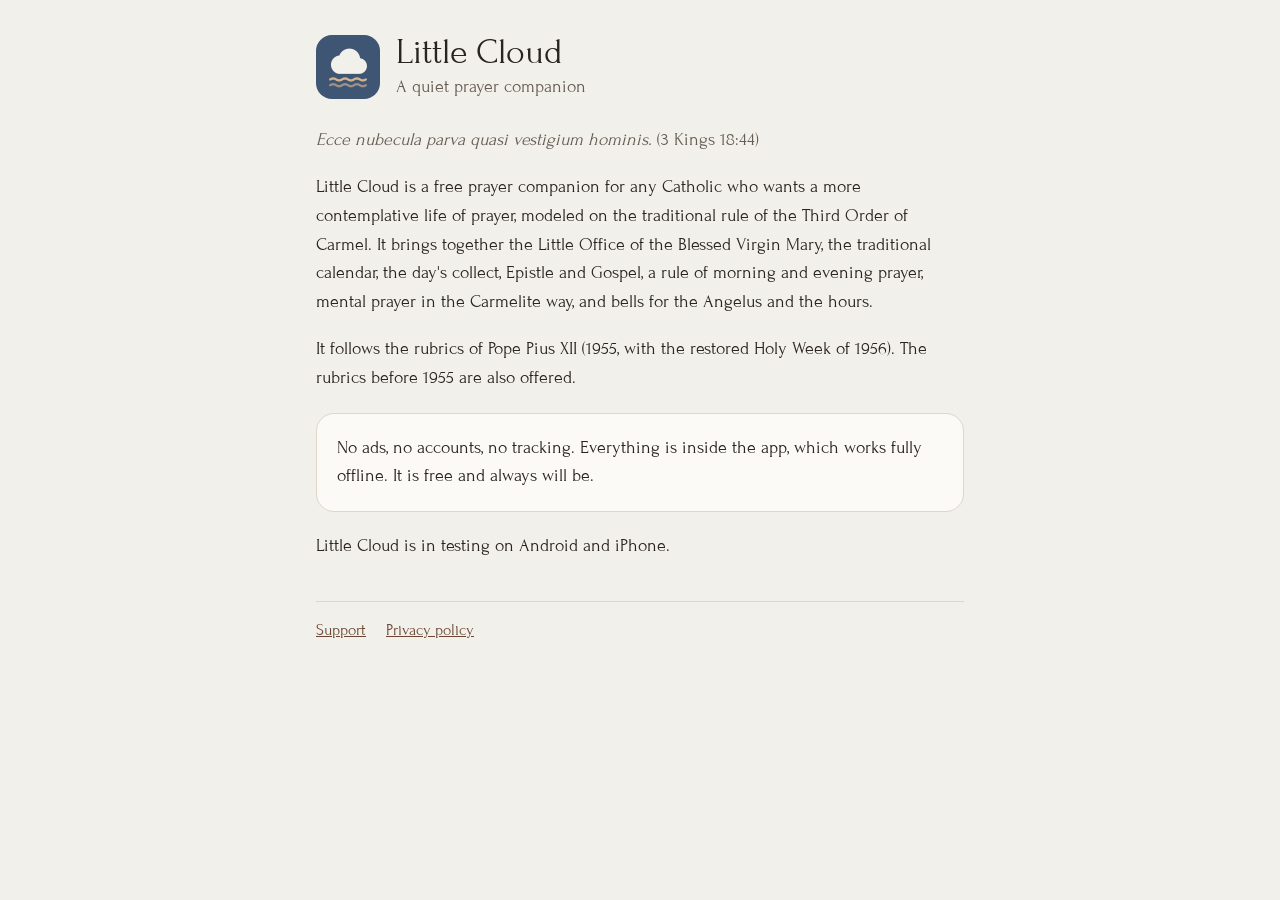
==== site/index.html @ 9391246d "Website (privacy policy, support page) and store listing materials: description, data-safety answers" ====
<!doctype html>
<html lang="en"><head><meta charset="utf-8"><meta name="viewport" content="width=device-width, initial-scale=1">
<title>Little Cloud</title><meta name="description" content="A free, offline prayer companion for traditional Catholics: the Little Office of Our Lady, the traditional calendar, the day's readings and prayer bells.">
<link rel="icon" href="icon.png"><link rel="stylesheet" href="style.css"></head>
<body><main>
<header><img src="icon.png" alt=""><div><h1>Little Cloud</h1><div class="muted">A quiet prayer companion</div></div></header>
<p><em class="verse">Ecce nubecula parva quasi vestigium hominis.</em> <span class="muted">(3 Kings 18:44)</span></p>
<p>Little Cloud is a free prayer companion for any Catholic who wants a more contemplative life of prayer, modeled on the traditional rule of the Third Order of Carmel. It brings together the Little Office of the Blessed Virgin Mary, the traditional calendar, the day's collect, Epistle and Gospel, a rule of morning and evening prayer, mental prayer in the Carmelite way, and bells for the Angelus and the hours.</p>
<p>It follows the rubrics of Pope Pius XII (1955, with the restored Holy Week of 1956). The rubrics before 1955 are also offered.</p>
<div class="card"><p style="margin:0">No ads, no accounts, no tracking. Everything is inside the app, which works fully offline. It is free and always will be.</p></div>
<p>Little Cloud is in testing on Android and iPhone.</p>
<nav><a href="support.html">Support</a><a href="privacy.html">Privacy policy</a></nav>
</main></body></html>
---- site/style.css ----
@font-face { font-family: Forum; src: url('Forum-Regular.ttf'); }
:root { --bg:#F2F0EB; --surface:#FBFAF7; --ink:#2A2420; --muted:#665C53; --accent:#6A4632; --line:#DDD6CB; --blue:#3E5573; }
@media (prefers-color-scheme: dark) { :root { --bg:#151311; --surface:#201C19; --ink:#EDE6DD; --muted:#A79C90; --accent:#D2B28F; --line:#38322C; } }
* { box-sizing: border-box; }
body { margin:0; background:var(--bg); color:var(--ink); font: 18px/1.6 Forum, Georgia, serif; }
main { max-width: 680px; margin: 0 auto; padding: 32px 16px 64px; }
header { display:flex; align-items:center; gap:16px; margin-bottom:24px; }
header img { width:64px; height:64px; border-radius:16px; }
header a { color:inherit; text-decoration:none; }
h1 { font-weight:normal; font-size:36px; margin:0; line-height:1.15; }
h2 { font-weight:normal; font-size:24px; margin:32px 0 8px; }
p, li { color:var(--ink); }
.muted { color:var(--muted); }
a { color:var(--accent); }
.card { background:var(--surface); border:1px solid var(--line); border-radius:18px; padding:20px; margin:20px 0; }
nav { display:flex; gap:20px; margin-top:40px; padding-top:16px; border-top:1px solid var(--line); font-size:16px; }
em.verse { color:var(--muted); }
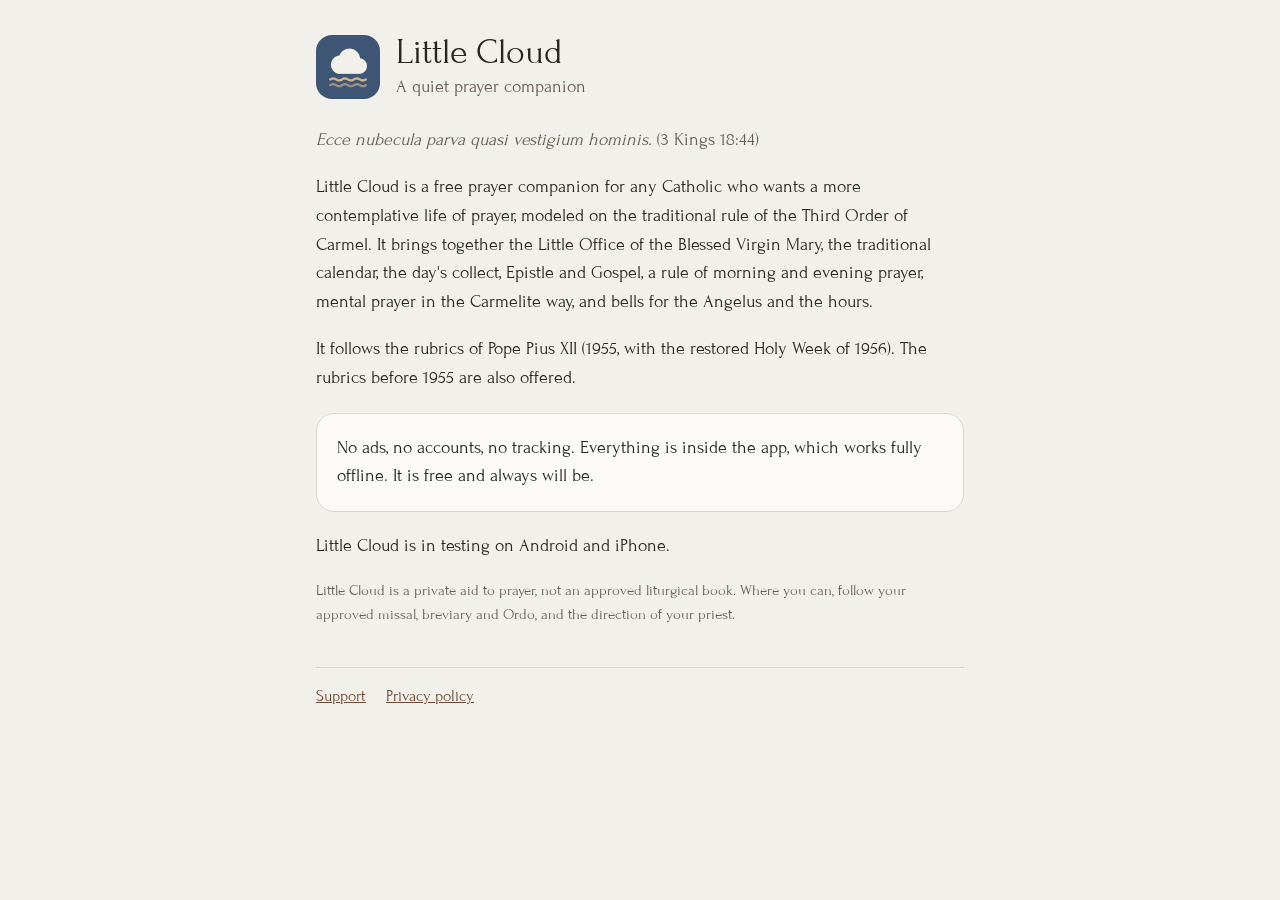
==== commit 01f16419: "1.0-beta2: crosses in red with their meaning; Compline no longer repeats the final antiphon as a lin" ====
--- a/site/index.html
+++ b/site/index.html
@@ -9,5 +9,6 @@
 <p>It follows the rubrics of Pope Pius XII (1955, with the restored Holy Week of 1956). The rubrics before 1955 are also offered.</p>
 <div class="card"><p style="margin:0">No ads, no accounts, no tracking. Everything is inside the app, which works fully offline. It is free and always will be.</p></div>
 <p>Little Cloud is in testing on Android and iPhone.</p>
+<p class="muted" style="font-size:15px">Little Cloud is a private aid to prayer, not an approved liturgical book. Where you can, follow your approved missal, breviary and Ordo, and the direction of your priest.</p>
 <nav><a href="support.html">Support</a><a href="privacy.html">Privacy policy</a></nav>
 </main></body></html>
